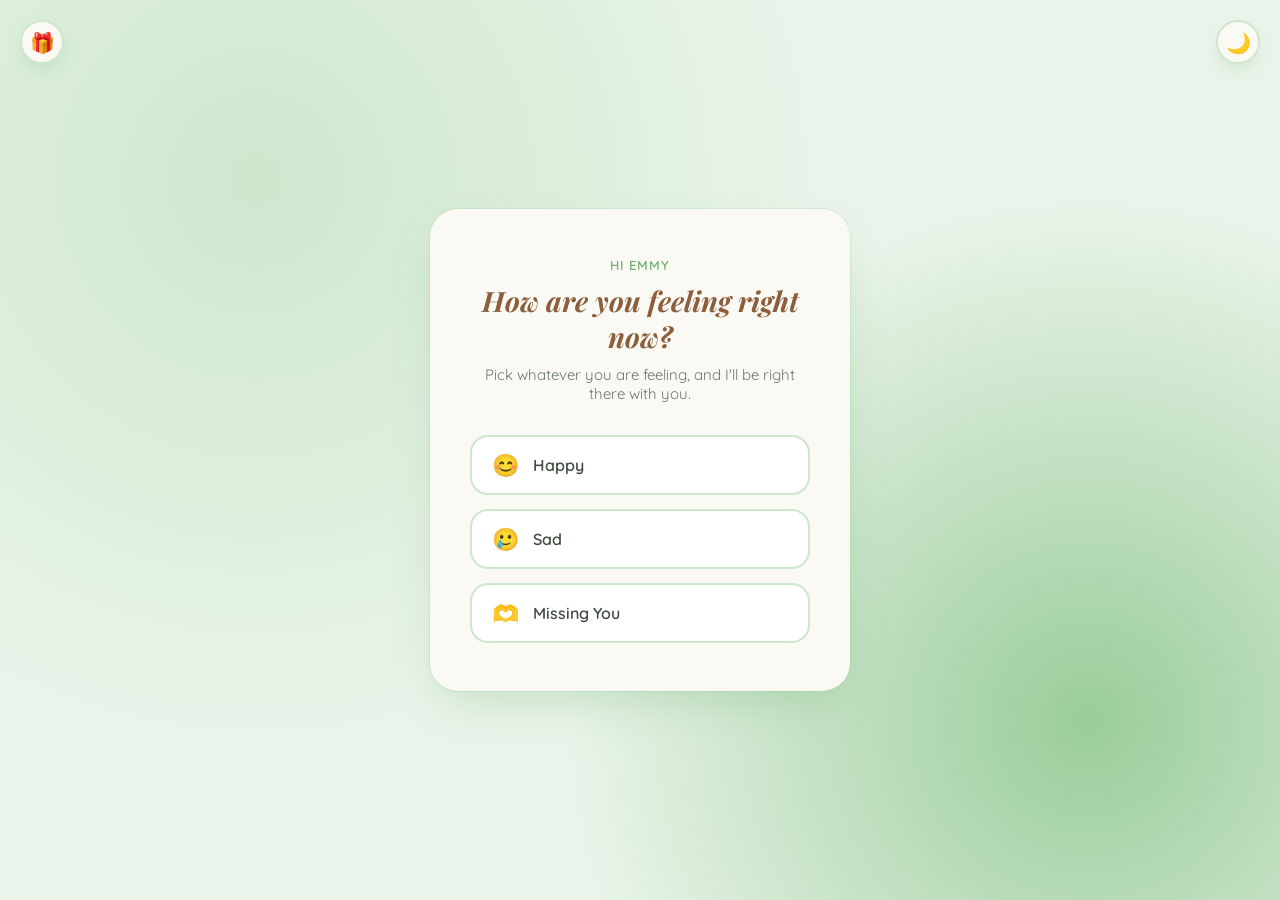
==== index.html @ 22211ead "Add site: mood videos, bedtime stories, and shared wishlist pages Co-Authored-By: Claude Sonnet 5 <n" ====
<!DOCTYPE html>
<html lang="en">
<head>
<meta charset="UTF-8" />
<meta name="viewport" content="width=device-width, initial-scale=1.0" />
<title>For You 💚</title>
<link rel="stylesheet" href="style.css" />
</head>
<body>

  <a href="wishlist.html" class="fab fab-left" title="Wishlist">🎁</a>
  <a href="stories.html" class="fab fab-right" title="Bedtime stories">🌙</a>

  <div class="scene">

    <!-- Card 1: ask how she's feeling -->
    <section class="card" id="mood-card">
      <p class="eyebrow">hi emmy</p>
      <h1>How are you feeling right now?</h1>
      <p class="subtext">Pick whatever you are feeling, and I'll be right there with you.</p>

      <div class="mood-options">
        <button class="mood-btn" data-mood="happy">
          <span class="mood-emoji">😊</span>
          <span class="mood-label">Happy</span>
        </button>
        <button class="mood-btn" data-mood="sad">
          <span class="mood-emoji">🥲</span>
          <span class="mood-label">Sad</span>
        </button>
        <button class="mood-btn" data-mood="missing">
          <span class="mood-emoji">🫶</span>
          <span class="mood-label">Missing You</span>
        </button>
      </div>
    </section>

    <!-- Card 2: shows the matching video -->
    <section class="card card--video" id="video-card">
      <p class="eyebrow" id="video-eyebrow">for when you're feeling</p>
      <h2 id="video-title">happy</h2>

      <div class="video-wrap">
        <video id="mood-video" controls playsinline>
          Sorry, your browser can't play this video.
        </video>
      </div>

      <button class="back-btn" id="back-btn">← pick a different feeling</button>
    </section>

  </div>

  <script src="script.js"></script>
</body>
</html>
---- style.css ----
@import url('https://fonts.googleapis.com/css2?family=Quicksand:wght@400;600;700&family=Playfair+Display:ital@1&display=swap');

:root {
  --matcha-bg: #EAF4EA;
  --matcha-light: #CDE7CD;
  --matcha-mid: #9ACD9A;
  --matcha-deep: #6FAF6F;
  --latte-brown: #8B5E3C;
  --cream: #FBF9F4;
  --text-main: #3f4a3f;
}

* {
  margin: 0;
  padding: 0;
  box-sizing: border-box;
}

html, body {
  height: 100%;
}

body {
  font-family: 'Quicksand', sans-serif;
  color: var(--text-main);
  background: radial-gradient(circle at 20% 20%, var(--matcha-light) 0%, transparent 45%),
              radial-gradient(circle at 85% 80%, var(--matcha-mid) 0%, transparent 40%),
              var(--matcha-bg);
  min-height: 100vh;
  display: flex;
  align-items: center;
  justify-content: center;
  padding: 24px;
}

.scene {
  position: relative;
  width: 100%;
  display: flex;
  align-items: center;
  justify-content: center;
}

.card {
  background: var(--cream);
  border-radius: 28px;
  padding: 48px 40px;
  max-width: 420px;
  width: 100%;
  text-align: center;
  box-shadow: 0 20px 45px -15px rgba(111, 175, 111, 0.35), 0 0 0 1px rgba(154, 205, 154, 0.25);
  transition: opacity 0.45s ease, transform 0.45s ease;
}

/* card swap handling */
.card--video {
  position: absolute;
  display: none;
}

.card.is-leaving {
  opacity: 0;
  transform: scale(0.95) translateY(6px);
  pointer-events: none;
}

.card.is-entering {
  display: block;
  animation: cardIn 0.5s ease forwards;
}

@keyframes cardIn {
  from { opacity: 0; transform: scale(0.95) translateY(10px); }
  to   { opacity: 1; transform: scale(1) translateY(0); }
}

.eyebrow {
  font-size: 13px;
  letter-spacing: 0.08em;
  text-transform: uppercase;
  color: var(--matcha-deep);
  font-weight: 600;
  margin-bottom: 10px;
}

h1 {
  font-family: 'Playfair Display', serif;
  font-style: italic;
  font-size: 28px;
  line-height: 1.3;
  color: var(--latte-brown);
  margin-bottom: 10px;
}

h2 {
  font-family: 'Playfair Display', serif;
  font-style: italic;
  font-size: 26px;
  text-transform: capitalize;
  color: var(--latte-brown);
  margin-bottom: 20px;
}

.subtext {
  font-size: 15px;
  color: #6b7a6b;
  margin-bottom: 32px;
}

.mood-options {
  display: flex;
  flex-direction: column;
  gap: 14px;
}

.mood-btn {
  display: flex;
  align-items: center;
  gap: 14px;
  width: 100%;
  padding: 14px 20px;
  border-radius: 18px;
  border: 2px solid var(--matcha-light);
  background: #ffffff;
  cursor: pointer;
  font-family: 'Quicksand', sans-serif;
  font-weight: 600;
  font-size: 16px;
  color: var(--text-main);
  transition: all 0.25s ease;
}

.mood-btn:hover {
  background: var(--matcha-light);
  border-color: var(--matcha-mid);
  transform: translateY(-2px);
}

.mood-btn:active {
  transform: translateY(0);
}

.mood-emoji {
  font-size: 22px;
}

.mood-label {
  text-align: left;
}

.video-wrap {
  border-radius: 18px;
  overflow: hidden;
  background: #000;
  margin-bottom: 24px;
  box-shadow: 0 8px 24px -8px rgba(0,0,0,0.3);
}

#mood-video {
  width: 100%;
  display: block;
  max-height: 60vh;
}

.back-btn {
  border: none;
  background: none;
  font-family: 'Quicksand', sans-serif;
  font-weight: 600;
  font-size: 14px;
  color: var(--matcha-deep);
  cursor: pointer;
  padding: 8px 12px;
  border-radius: 10px;
  transition: background 0.2s ease;
}

.back-btn:hover {
  background: var(--matcha-light);
}

.fab {
  position: fixed;
  top: 20px;
  width: 44px;
  height: 44px;
  border-radius: 50%;
  background: var(--cream);
  border: 2px solid var(--matcha-light);
  display: flex;
  align-items: center;
  justify-content: center;
  font-size: 20px;
  text-decoration: none;
  box-shadow: 0 8px 20px -8px rgba(111, 175, 111, 0.4);
  transition: all 0.25s ease;
  z-index: 10;
}

.fab:hover {
  background: var(--matcha-light);
  border-color: var(--matcha-mid);
  transform: translateY(-2px);
}

.fab-right {
  right: 20px;
}

.fab-left {
  left: 20px;
}

.home-link {
  display: inline-block;
  margin-top: 18px;
  font-size: 13px;
  font-weight: 600;
  color: var(--matcha-deep);
  text-decoration: none;
}

.home-link:hover {
  text-decoration: underline;
}

.story-btn {
  display: flex;
  align-items: center;
  gap: 14px;
  width: 100%;
  padding: 14px 20px;
  border-radius: 18px;
  border: 2px solid var(--matcha-light);
  background: #ffffff;
  cursor: pointer;
  font-family: 'Quicksand', sans-serif;
  font-weight: 600;
  font-size: 16px;
  color: var(--text-main);
  transition: all 0.25s ease;
  text-align: left;
}

.story-btn:hover {
  background: var(--matcha-light);
  border-color: var(--matcha-mid);
  transform: translateY(-2px);
}

.story-btn:active {
  transform: translateY(0);
}

.story-emoji {
  font-size: 22px;
}

.audio-wrap {
  background: linear-gradient(135deg, var(--matcha-light), var(--matcha-mid));
  border-radius: 18px;
  padding: 28px 20px;
  margin-bottom: 24px;
  display: flex;
  align-items: center;
  justify-content: center;
}

#story-audio {
  width: 100%;
}

.wishlist-form {
  display: flex;
  flex-direction: column;
  gap: 10px;
  margin-bottom: 24px;
}

.wishlist-form input {
  width: 100%;
  padding: 12px 16px;
  border-radius: 14px;
  border: 2px solid var(--matcha-light);
  background: #ffffff;
  font-family: 'Quicksand', sans-serif;
  font-size: 15px;
  color: var(--text-main);
}

.wishlist-form input:focus {
  outline: none;
  border-color: var(--matcha-mid);
}

.wishlist-form button {
  padding: 12px 20px;
  border-radius: 14px;
  border: none;
  background: var(--matcha-deep);
  color: var(--cream);
  font-family: 'Quicksand', sans-serif;
  font-weight: 700;
  font-size: 15px;
  cursor: pointer;
  transition: all 0.25s ease;
}

.wishlist-form button:hover {
  background: var(--latte-brown);
}

.wishlist-items {
  display: flex;
  flex-direction: column;
  gap: 10px;
  text-align: left;
  margin-bottom: 20px;
}

.wishlist-empty {
  font-size: 14px;
  color: #8a978a;
  text-align: center;
  padding: 12px 0;
}

.wishlist-item {
  display: flex;
  align-items: center;
  gap: 12px;
  padding: 12px 16px;
  border-radius: 16px;
  border: 2px solid var(--matcha-light);
  background: #ffffff;
}

.wishlist-item.is-done {
  opacity: 0.55;
}

.wishlist-item input[type="checkbox"] {
  width: 20px;
  height: 20px;
  accent-color: var(--matcha-deep);
  flex-shrink: 0;
  cursor: pointer;
}

.wishlist-item-text {
  flex: 1;
  min-width: 0;
  font-weight: 600;
  font-size: 15px;
  word-break: break-word;
}

.wishlist-item.is-done .wishlist-item-text {
  text-decoration: line-through;
}

.wishlist-item-text a {
  color: var(--matcha-deep);
}

.wishlist-remove {
  border: none;
  background: none;
  color: #b06a6a;
  font-size: 18px;
  line-height: 1;
  cursor: pointer;
  padding: 4px 6px;
  border-radius: 8px;
  flex-shrink: 0;
}

.wishlist-remove:hover {
  background: #f6e6e6;
}

.wishlist-status {
  font-size: 13px;
  color: #8a978a;
  margin-bottom: 4px;
}

@media (max-width: 480px) {
  .card {
    padding: 36px 24px;
  }
  h1 {
    font-size: 24px;
  }
}
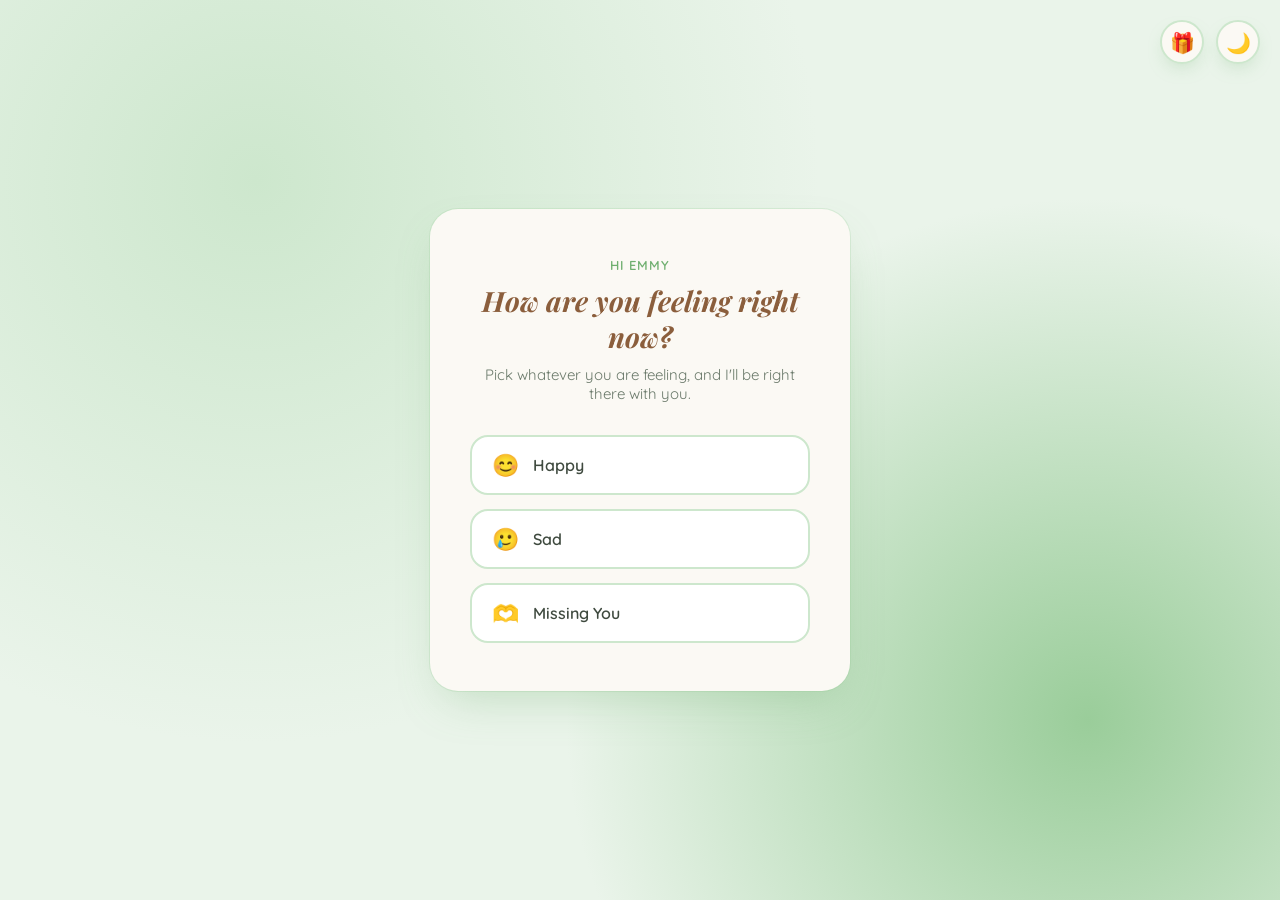
==== commit 493833fa: "Wire up Firebase config, reposition fab buttons, add mood videos Co-Authored-By: Claude Sonnet 5 <no" ====
--- a/index.html
+++ b/index.html
@@ -8,7 +8,7 @@
 </head>
 <body>
 
-  <a href="wishlist.html" class="fab fab-left" title="Wishlist">🎁</a>
+  <a href="wishlist.html" class="fab fab-right fab-stack-2" title="Wishlist">🎁</a>
   <a href="stories.html" class="fab fab-right" title="Bedtime stories">🌙</a>
 
   <div class="scene">
--- a/style.css
+++ b/style.css
@@ -211,6 +211,10 @@
   left: 20px;
 }
 
+.fab-stack-2 {
+  right: 76px;
+}
+
 .home-link {
   display: inline-block;
   margin-top: 18px;
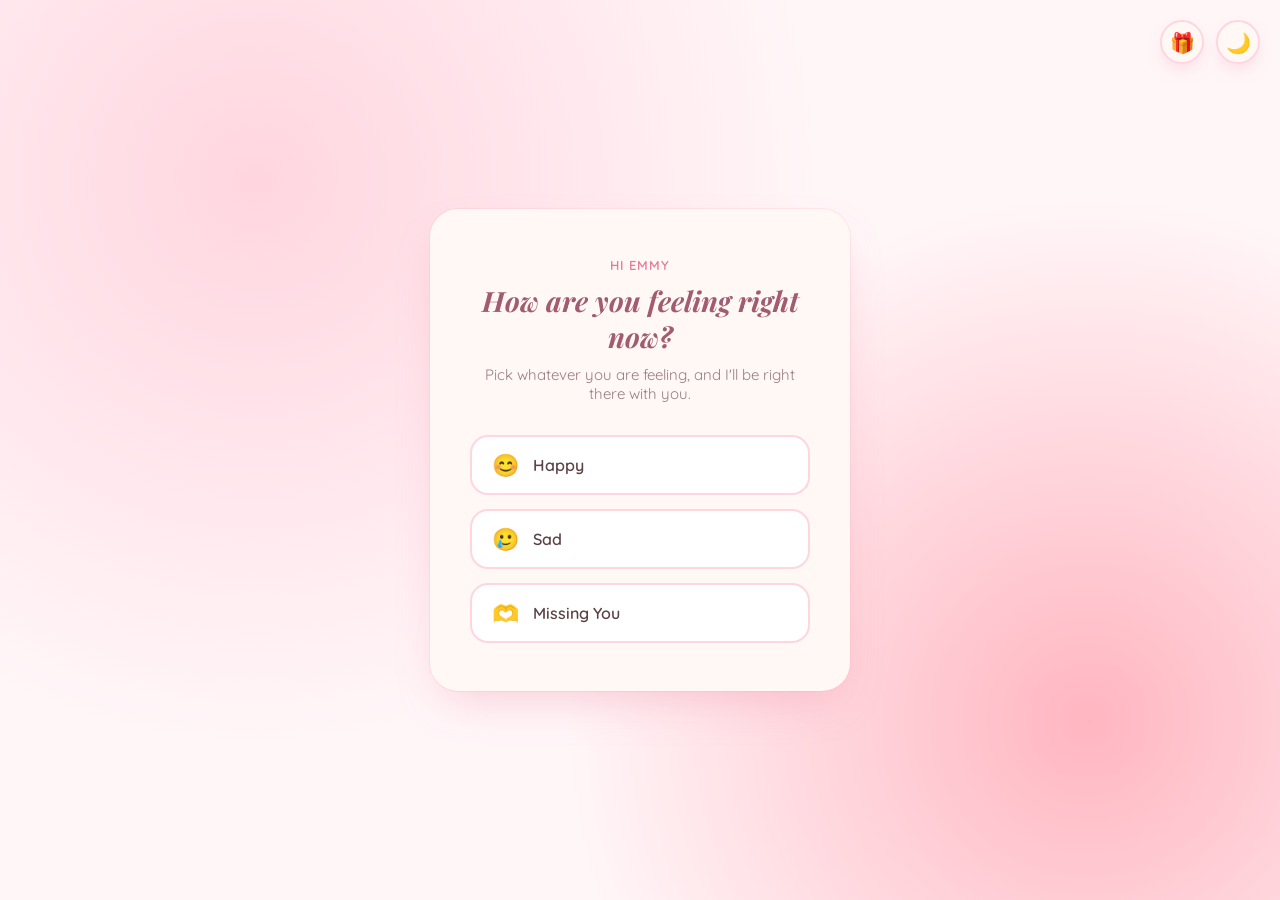
==== commit 5df64ad4: "Make site installable as a home screen app (PWA) Adds a manifest, heart-shaped app icons, and a serv" ====
--- a/index.html
+++ b/index.html
@@ -3,8 +3,15 @@
 <head>
 <meta charset="UTF-8" />
 <meta name="viewport" content="width=device-width, initial-scale=1.0" />
-<title>For You 💚</title>
+<title>For You 💗</title>
 <link rel="stylesheet" href="style.css" />
+<link rel="manifest" href="manifest.json" />
+<link rel="icon" href="icon-192.png" />
+<link rel="apple-touch-icon" href="apple-touch-icon.png" />
+<meta name="theme-color" content="#E8779A" />
+<meta name="apple-mobile-web-app-capable" content="yes" />
+<meta name="apple-mobile-web-app-status-bar-style" content="default" />
+<meta name="apple-mobile-web-app-title" content="For Emmy" />
 </head>
 <body>
 
@@ -52,5 +59,10 @@
   </div>
 
   <script src="script.js"></script>
+  <script>
+    if ("serviceWorker" in navigator) {
+      window.addEventListener("load", () => navigator.serviceWorker.register("sw.js"));
+    }
+  </script>
 </body>
 </html>
--- a/style.css
+++ b/style.css
@@ -1,13 +1,13 @@
 @import url('https://fonts.googleapis.com/css2?family=Quicksand:wght@400;600;700&family=Playfair+Display:ital@1&display=swap');
 
 :root {
-  --matcha-bg: #EAF4EA;
-  --matcha-light: #CDE7CD;
-  --matcha-mid: #9ACD9A;
-  --matcha-deep: #6FAF6F;
-  --latte-brown: #8B5E3C;
-  --cream: #FBF9F4;
-  --text-main: #3f4a3f;
+  --blush-bg: #FFF6F8;
+  --blush-light: #FFD6E0;
+  --blush-mid: #FFB6C1;
+  --blush-deep: #E8779A;
+  --rose-brown: #A15C72;
+  --cream: #FFF8F5;
+  --text-main: #5c4247;
 }
 
 * {
@@ -23,9 +23,9 @@
 body {
   font-family: 'Quicksand', sans-serif;
   color: var(--text-main);
-  background: radial-gradient(circle at 20% 20%, var(--matcha-light) 0%, transparent 45%),
-              radial-gradient(circle at 85% 80%, var(--matcha-mid) 0%, transparent 40%),
-              var(--matcha-bg);
+  background: radial-gradient(circle at 20% 20%, var(--blush-light) 0%, transparent 45%),
+              radial-gradient(circle at 85% 80%, var(--blush-mid) 0%, transparent 40%),
+              var(--blush-bg);
   min-height: 100vh;
   display: flex;
   align-items: center;
@@ -48,7 +48,7 @@
   max-width: 420px;
   width: 100%;
   text-align: center;
-  box-shadow: 0 20px 45px -15px rgba(111, 175, 111, 0.35), 0 0 0 1px rgba(154, 205, 154, 0.25);
+  box-shadow: 0 20px 45px -15px rgba(232, 119, 154, 0.35), 0 0 0 1px rgba(255, 182, 193, 0.25);
   transition: opacity 0.45s ease, transform 0.45s ease;
 }
 
@@ -78,7 +78,7 @@
   font-size: 13px;
   letter-spacing: 0.08em;
   text-transform: uppercase;
-  color: var(--matcha-deep);
+  color: var(--blush-deep);
   font-weight: 600;
   margin-bottom: 10px;
 }
@@ -88,7 +88,7 @@
   font-style: italic;
   font-size: 28px;
   line-height: 1.3;
-  color: var(--latte-brown);
+  color: var(--rose-brown);
   margin-bottom: 10px;
 }
 
@@ -97,13 +97,13 @@
   font-style: italic;
   font-size: 26px;
   text-transform: capitalize;
-  color: var(--latte-brown);
+  color: var(--rose-brown);
   margin-bottom: 20px;
 }
 
 .subtext {
   font-size: 15px;
-  color: #6b7a6b;
+  color: #9a7d84;
   margin-bottom: 32px;
 }
 
@@ -120,7 +120,7 @@
   width: 100%;
   padding: 14px 20px;
   border-radius: 18px;
-  border: 2px solid var(--matcha-light);
+  border: 2px solid var(--blush-light);
   background: #ffffff;
   cursor: pointer;
   font-family: 'Quicksand', sans-serif;
@@ -131,8 +131,8 @@
 }
 
 .mood-btn:hover {
-  background: var(--matcha-light);
-  border-color: var(--matcha-mid);
+  background: var(--blush-light);
+  border-color: var(--blush-mid);
   transform: translateY(-2px);
 }
 
@@ -168,7 +168,7 @@
   font-family: 'Quicksand', sans-serif;
   font-weight: 600;
   font-size: 14px;
-  color: var(--matcha-deep);
+  color: var(--blush-deep);
   cursor: pointer;
   padding: 8px 12px;
   border-radius: 10px;
@@ -176,7 +176,7 @@
 }
 
 .back-btn:hover {
-  background: var(--matcha-light);
+  background: var(--blush-light);
 }
 
 .fab {
@@ -186,20 +186,20 @@
   height: 44px;
   border-radius: 50%;
   background: var(--cream);
-  border: 2px solid var(--matcha-light);
+  border: 2px solid var(--blush-light);
   display: flex;
   align-items: center;
   justify-content: center;
   font-size: 20px;
   text-decoration: none;
-  box-shadow: 0 8px 20px -8px rgba(111, 175, 111, 0.4);
+  box-shadow: 0 8px 20px -8px rgba(232, 119, 154, 0.4);
   transition: all 0.25s ease;
   z-index: 10;
 }
 
 .fab:hover {
-  background: var(--matcha-light);
-  border-color: var(--matcha-mid);
+  background: var(--blush-light);
+  border-color: var(--blush-mid);
   transform: translateY(-2px);
 }
 
@@ -220,7 +220,7 @@
   margin-top: 18px;
   font-size: 13px;
   font-weight: 600;
-  color: var(--matcha-deep);
+  color: var(--blush-deep);
   text-decoration: none;
 }
 
@@ -235,7 +235,7 @@
   width: 100%;
   padding: 14px 20px;
   border-radius: 18px;
-  border: 2px solid var(--matcha-light);
+  border: 2px solid var(--blush-light);
   background: #ffffff;
   cursor: pointer;
   font-family: 'Quicksand', sans-serif;
@@ -247,8 +247,8 @@
 }
 
 .story-btn:hover {
-  background: var(--matcha-light);
-  border-color: var(--matcha-mid);
+  background: var(--blush-light);
+  border-color: var(--blush-mid);
   transform: translateY(-2px);
 }
 
@@ -261,7 +261,7 @@
 }
 
 .audio-wrap {
-  background: linear-gradient(135deg, var(--matcha-light), var(--matcha-mid));
+  background: linear-gradient(135deg, var(--blush-light), var(--blush-mid));
   border-radius: 18px;
   padding: 28px 20px;
   margin-bottom: 24px;
@@ -285,7 +285,7 @@
   width: 100%;
   padding: 12px 16px;
   border-radius: 14px;
-  border: 2px solid var(--matcha-light);
+  border: 2px solid var(--blush-light);
   background: #ffffff;
   font-family: 'Quicksand', sans-serif;
   font-size: 15px;
@@ -294,14 +294,14 @@
 
 .wishlist-form input:focus {
   outline: none;
-  border-color: var(--matcha-mid);
+  border-color: var(--blush-mid);
 }
 
 .wishlist-form button {
   padding: 12px 20px;
   border-radius: 14px;
   border: none;
-  background: var(--matcha-deep);
+  background: var(--blush-deep);
   color: var(--cream);
   font-family: 'Quicksand', sans-serif;
   font-weight: 700;
@@ -311,7 +311,7 @@
 }
 
 .wishlist-form button:hover {
-  background: var(--latte-brown);
+  background: var(--rose-brown);
 }
 
 .wishlist-items {
@@ -324,7 +324,7 @@
 
 .wishlist-empty {
   font-size: 14px;
-  color: #8a978a;
+  color: #a3898d;
   text-align: center;
   padding: 12px 0;
 }
@@ -335,7 +335,7 @@
   gap: 12px;
   padding: 12px 16px;
   border-radius: 16px;
-  border: 2px solid var(--matcha-light);
+  border: 2px solid var(--blush-light);
   background: #ffffff;
 }
 
@@ -346,7 +346,7 @@
 .wishlist-item input[type="checkbox"] {
   width: 20px;
   height: 20px;
-  accent-color: var(--matcha-deep);
+  accent-color: var(--blush-deep);
   flex-shrink: 0;
   cursor: pointer;
 }
@@ -364,7 +364,7 @@
 }
 
 .wishlist-item-text a {
-  color: var(--matcha-deep);
+  color: var(--blush-deep);
 }
 
 .wishlist-remove {
@@ -380,12 +380,12 @@
 }
 
 .wishlist-remove:hover {
-  background: #f6e6e6;
+  background: #fbe4e8;
 }
 
 .wishlist-status {
   font-size: 13px;
-  color: #8a978a;
+  color: #a3898d;
   margin-bottom: 4px;
 }
 
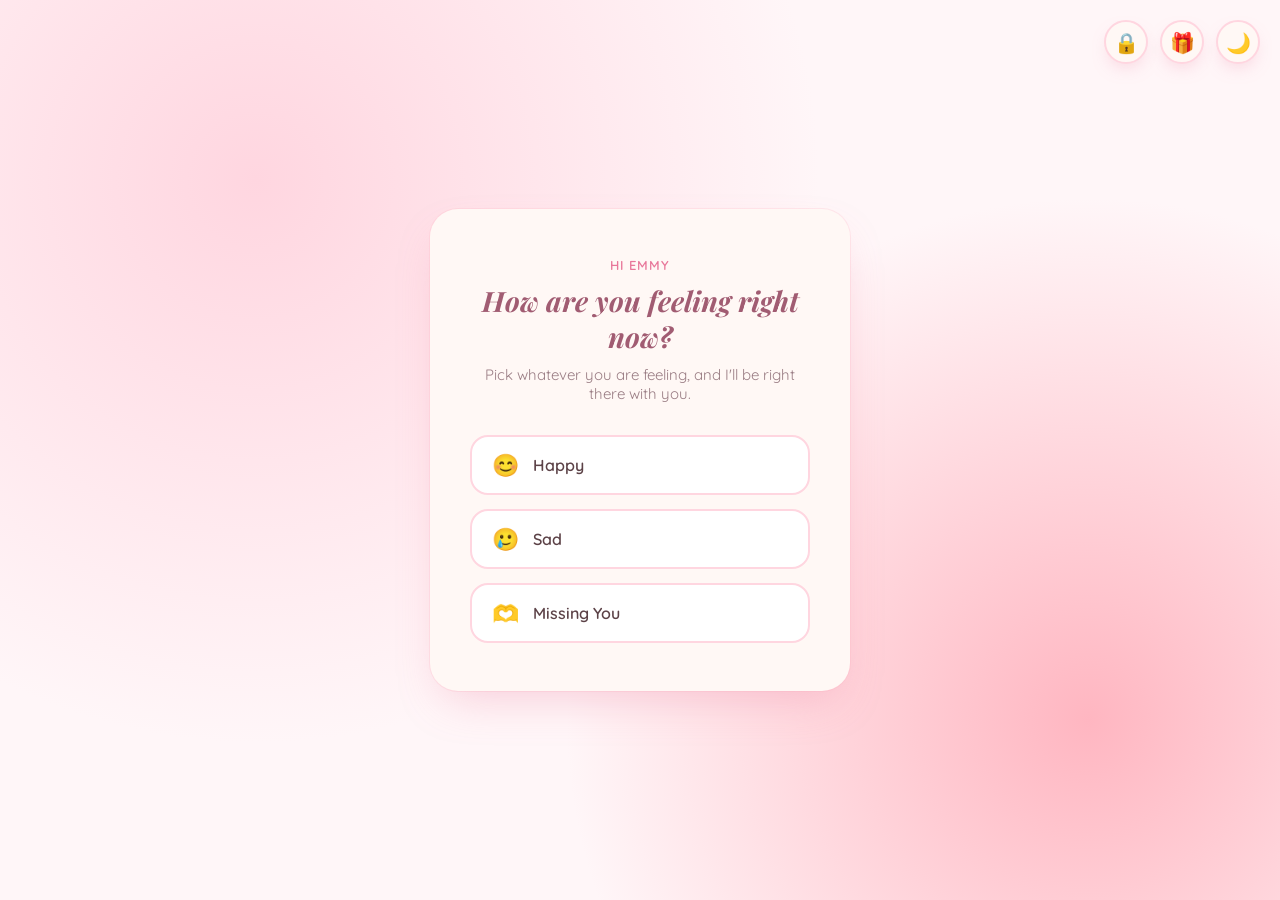
==== commit b8ee9216: "Add secret page button to homepage Co-Authored-By: Claude Sonnet 5 <noreply@anthropic.com>" ====
--- a/index.html
+++ b/index.html
@@ -15,6 +15,7 @@
 </head>
 <body>
 
+  <a href="secret.html" class="fab fab-right fab-stack-3" title="Secret">🔒</a>
   <a href="wishlist.html" class="fab fab-right fab-stack-2" title="Wishlist">🎁</a>
   <a href="stories.html" class="fab fab-right" title="Bedtime stories">🌙</a>
 
--- a/style.css
+++ b/style.css
@@ -215,6 +215,10 @@
   right: 76px;
 }
 
+.fab-stack-3 {
+  right: 132px;
+}
+
 .home-link {
   display: inline-block;
   margin-top: 18px;
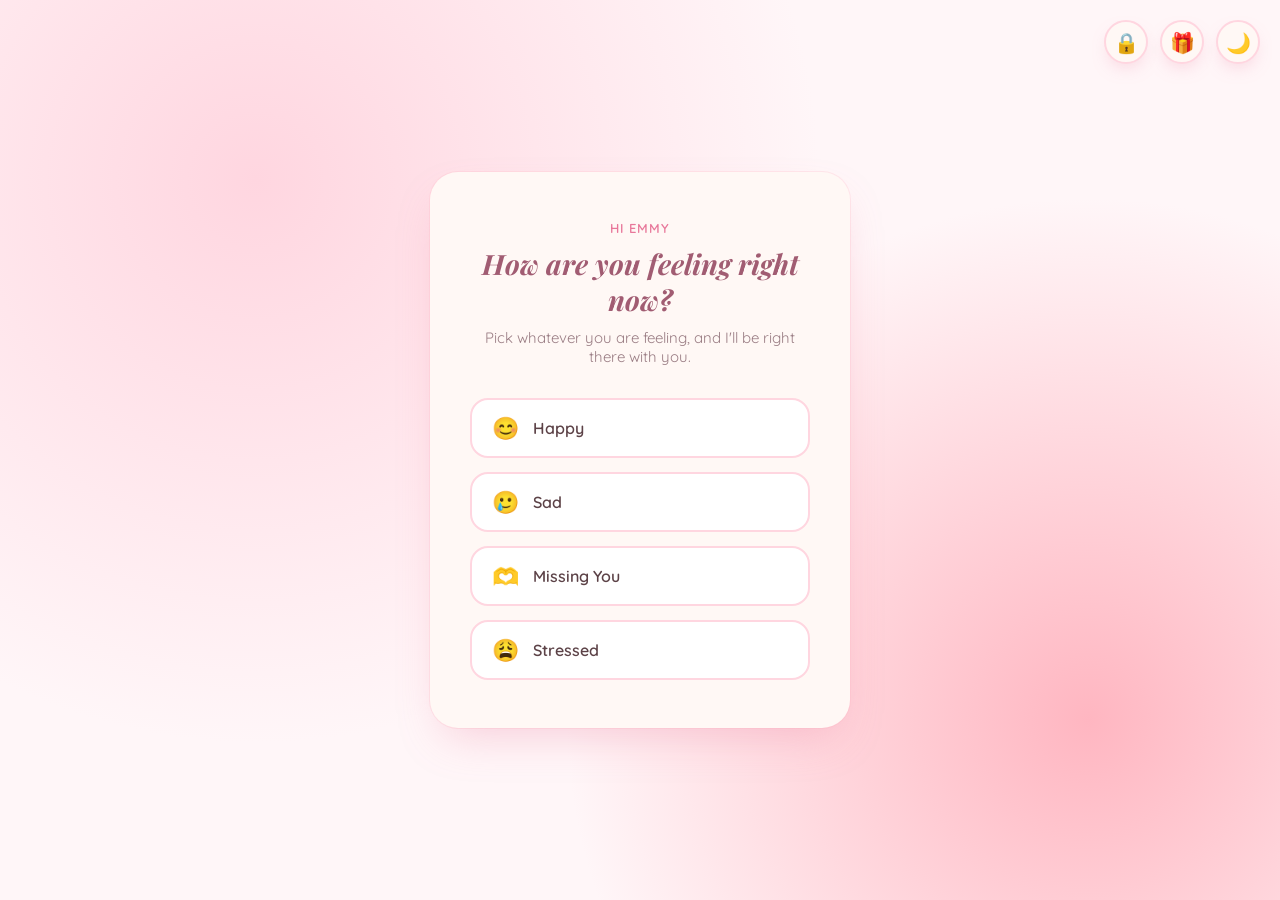
==== commit cc45d46b: "Add home link on secret page lock screen and a stressed mood option Co-Authored-By: Claude Sonnet 5 " ====
--- a/index.html
+++ b/index.html
@@ -40,6 +40,10 @@
           <span class="mood-emoji">🫶</span>
           <span class="mood-label">Missing You</span>
         </button>
+        <button class="mood-btn" data-mood="stressed">
+          <span class="mood-emoji">😩</span>
+          <span class="mood-label">Stressed</span>
+        </button>
       </div>
     </section>
 
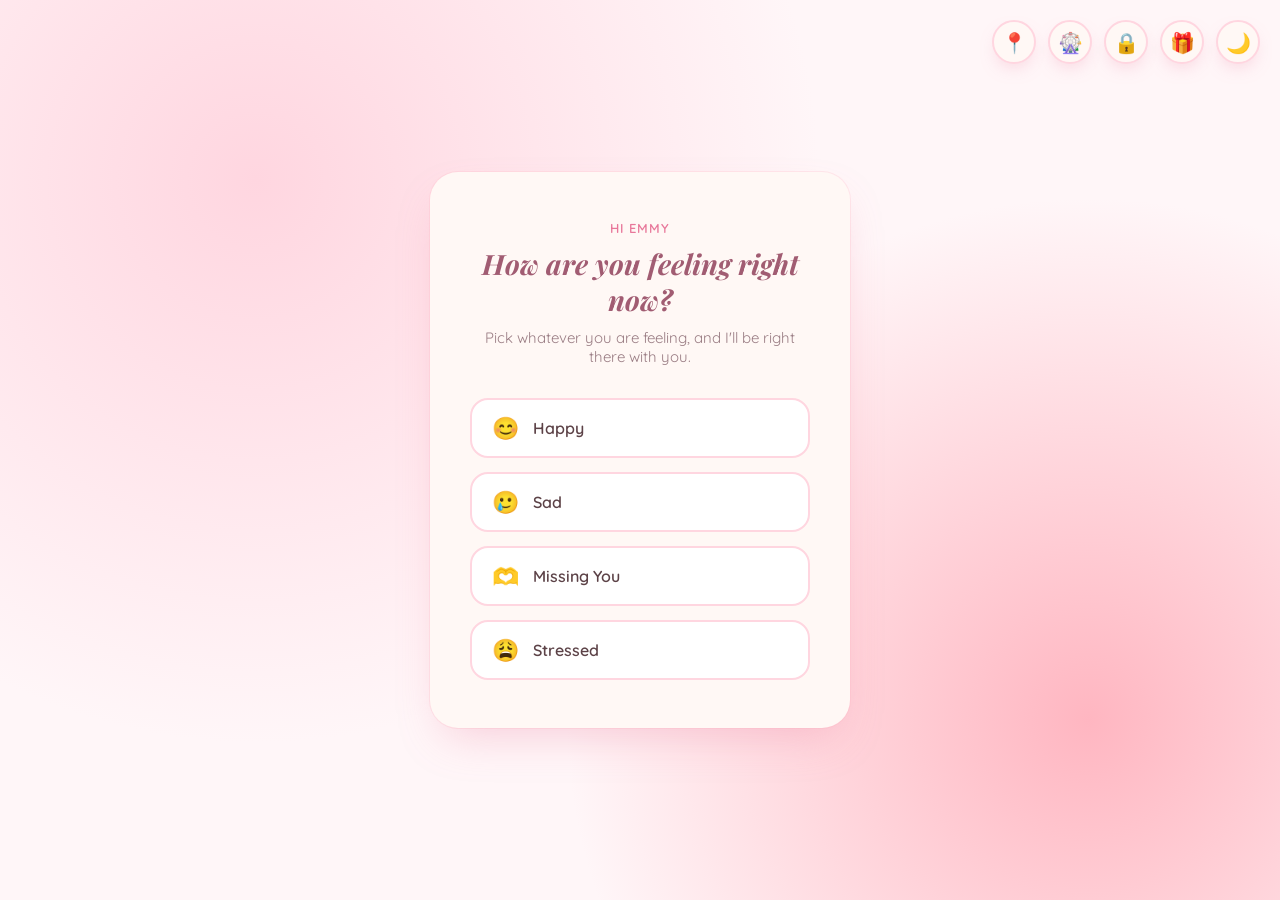
==== commit ea3cd3b0: "Add monthly lucky draw wheel and places-to-visit pages The lucky draw allows one spin per month, sav" ====
--- a/index.html
+++ b/index.html
@@ -15,6 +15,8 @@
 </head>
 <body>
 
+  <a href="places.html" class="fab fab-right fab-stack-5" title="Places to visit">📍</a>
+  <a href="luckydraw.html" class="fab fab-right fab-stack-4" title="Lucky draw">🎡</a>
   <a href="secret.html" class="fab fab-right fab-stack-3" title="Secret">🔒</a>
   <a href="wishlist.html" class="fab fab-right fab-stack-2" title="Wishlist">🎁</a>
   <a href="stories.html" class="fab fab-right" title="Bedtime stories">🌙</a>
--- a/style.css
+++ b/style.css
@@ -318,6 +318,20 @@
   background: var(--rose-brown);
 }
 
+.wishlist-form input[type="file"] {
+  padding: 6px 4px;
+  border: none;
+  background: none;
+  font-size: 13px;
+}
+
+.wishlist-image-preview {
+  width: 100%;
+  max-height: 160px;
+  object-fit: cover;
+  border-radius: 14px;
+}
+
 .wishlist-items {
   display: flex;
   flex-direction: column;
@@ -353,6 +367,14 @@
   accent-color: var(--blush-deep);
   flex-shrink: 0;
   cursor: pointer;
+}
+
+.wishlist-item-thumb {
+  width: 44px;
+  height: 44px;
+  border-radius: 10px;
+  object-fit: cover;
+  flex-shrink: 0;
 }
 
 .wishlist-item-text {
@@ -393,10 +415,210 @@
   margin-bottom: 4px;
 }
 
+.fab-stack-4 {
+  right: 188px;
+}
+
+.fab-stack-5 {
+  right: 244px;
+}
+
+/* lucky draw */
+.wheel-wrap {
+  position: relative;
+  width: 100%;
+  max-width: 300px;
+  aspect-ratio: 1;
+  margin: 0 auto 24px;
+}
+
+.wheel {
+  width: 100%;
+  height: 100%;
+  display: block;
+  border-radius: 50%;
+  box-shadow: 0 12px 30px -10px rgba(232, 119, 154, 0.5);
+}
+
+.wheel-pointer {
+  position: absolute;
+  top: -6px;
+  left: 50%;
+  transform: translateX(-50%);
+  width: 0;
+  height: 0;
+  border-left: 14px solid transparent;
+  border-right: 14px solid transparent;
+  border-top: 26px solid var(--rose-brown);
+  z-index: 1;
+  filter: drop-shadow(0 2px 3px rgba(0, 0, 0, 0.2));
+}
+
+.spin-btn {
+  padding: 12px 36px;
+  border-radius: 14px;
+  border: none;
+  background: var(--blush-deep);
+  color: var(--cream);
+  font-family: 'Quicksand', sans-serif;
+  font-weight: 700;
+  font-size: 16px;
+  cursor: pointer;
+  transition: all 0.25s ease;
+}
+
+.spin-btn:hover:not(:disabled) {
+  background: var(--rose-brown);
+}
+
+.spin-btn:disabled {
+  background: var(--blush-mid);
+  cursor: default;
+}
+
+.luckydraw-result {
+  font-family: 'Playfair Display', serif;
+  font-style: italic;
+  font-size: 20px;
+  color: var(--rose-brown);
+  margin: 16px 0 8px;
+  min-height: 1.4em;
+}
+
+.luckydraw-history {
+  margin-top: 20px;
+  text-align: left;
+}
+
+.luckydraw-history-row {
+  display: flex;
+  justify-content: space-between;
+  gap: 12px;
+  padding: 10px 14px;
+  border-radius: 14px;
+  border: 2px solid var(--blush-light);
+  background: #ffffff;
+  font-size: 14px;
+  margin-bottom: 8px;
+}
+
+.luckydraw-history-prize {
+  font-weight: 600;
+  text-align: right;
+}
+
+/* places to visit */
+.card--wide {
+  max-width: 640px;
+}
+
+.places-grid {
+  display: grid;
+  grid-template-columns: repeat(auto-fill, minmax(170px, 1fr));
+  gap: 14px;
+  text-align: left;
+  margin-bottom: 20px;
+}
+
+.places-grid .wishlist-empty {
+  grid-column: 1 / -1;
+}
+
+.place-card {
+  display: flex;
+  flex-direction: column;
+  border-radius: 18px;
+  border: 2px solid var(--blush-light);
+  background: #ffffff;
+  overflow: hidden;
+  transition: transform 0.25s ease;
+}
+
+.place-card:hover {
+  transform: translateY(-2px);
+}
+
+.place-card.is-visited {
+  opacity: 0.6;
+}
+
+.place-card-image {
+  width: 100%;
+  aspect-ratio: 4 / 3;
+  object-fit: cover;
+  display: block;
+}
+
+.place-card-image--empty {
+  display: flex;
+  align-items: center;
+  justify-content: center;
+  font-size: 36px;
+  background: linear-gradient(135deg, var(--blush-light), var(--blush-mid));
+}
+
+.place-card-body {
+  display: flex;
+  flex-direction: column;
+  gap: 6px;
+  padding: 12px 14px;
+  flex: 1;
+}
+
+.place-card-title {
+  font-size: 16px;
+  font-weight: 700;
+  color: var(--rose-brown);
+  word-break: break-word;
+}
+
+.place-card.is-visited .place-card-title {
+  text-decoration: line-through;
+}
+
+.place-card-note {
+  font-size: 13px;
+  color: #9a7d84;
+  word-break: break-word;
+}
+
+.place-card-link {
+  font-size: 13px;
+  font-weight: 600;
+  color: var(--blush-deep);
+}
+
+.place-card-actions {
+  display: flex;
+  align-items: center;
+  justify-content: space-between;
+  margin-top: auto;
+  padding-top: 6px;
+}
+
+.place-card-visited {
+  display: flex;
+  align-items: center;
+  gap: 6px;
+  font-size: 13px;
+  font-weight: 600;
+  cursor: pointer;
+}
+
+.place-card-visited input {
+  width: 18px;
+  height: 18px;
+  accent-color: var(--blush-deep);
+  cursor: pointer;
+}
+
 @media (max-width: 480px) {
   .card {
     padding: 36px 24px;
   }
+  .places-grid {
+    grid-template-columns: repeat(auto-fill, minmax(130px, 1fr));
+  }
   h1 {
     font-size: 24px;
   }
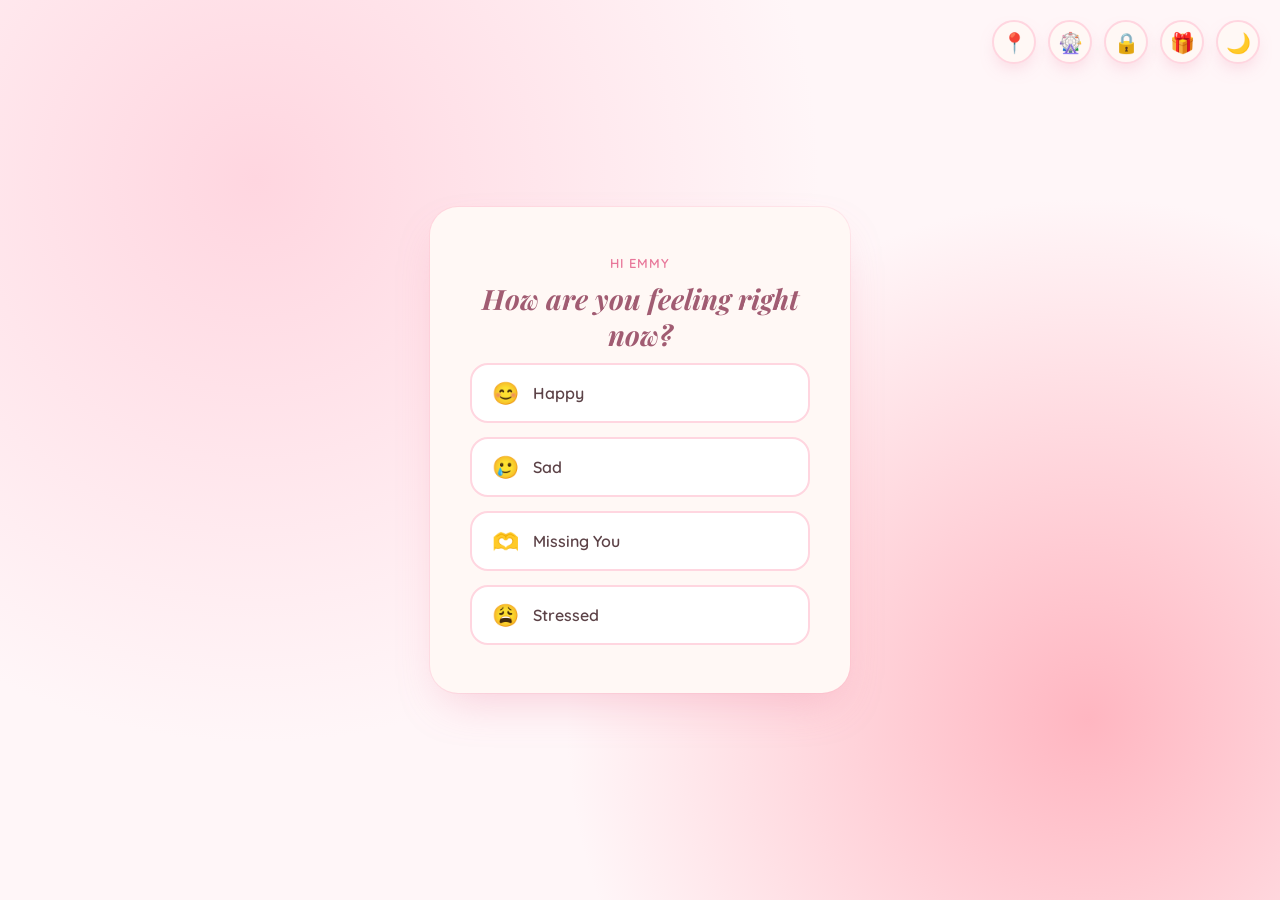
==== commit 3a5e2f45: "- removed extra texts" ====
--- a/index.html
+++ b/index.html
@@ -27,7 +27,7 @@
     <section class="card" id="mood-card">
       <p class="eyebrow">hi emmy</p>
       <h1>How are you feeling right now?</h1>
-      <p class="subtext">Pick whatever you are feeling, and I'll be right there with you.</p>
+     
 
       <div class="mood-options">
         <button class="mood-btn" data-mood="happy">
--- a/style.css
+++ b/style.css
@@ -16,8 +16,12 @@
   box-sizing: border-box;
 }
 
-html, body {
+html {
   height: 100%;
+}
+
+[hidden] {
+  display: none !important;
 }
 
 body {
@@ -476,13 +480,25 @@
   cursor: default;
 }
 
-.luckydraw-result {
+.luckydraw-prize-box {
+  margin: 20px 0 8px;
+  padding: 18px 20px;
+  border-radius: 18px;
+  border: 2px solid var(--blush-mid);
+  background: linear-gradient(135deg, #ffffff, var(--blush-light));
+  animation: cardIn 0.5s ease;
+}
+
+.luckydraw-prize-box .eyebrow {
+  margin-bottom: 6px;
+}
+
+.luckydraw-prize {
   font-family: 'Playfair Display', serif;
   font-style: italic;
-  font-size: 20px;
+  font-size: 22px;
   color: var(--rose-brown);
-  margin: 16px 0 8px;
-  min-height: 1.4em;
+  word-break: break-word;
 }
 
 .luckydraw-history {
@@ -505,6 +521,25 @@
 .luckydraw-history-prize {
   font-weight: 600;
   text-align: right;
+}
+
+.luckydraw-edit {
+  margin-top: 16px;
+  text-align: left;
+}
+
+.luckydraw-edit #reset-spin-btn {
+  display: block;
+  margin: 0 auto;
+}
+
+.luckydraw-edit .wishlist-form {
+  margin: 12px 0 0;
+}
+
+.luckydraw-edit .wishlist-status {
+  text-align: center;
+  margin-top: 8px;
 }
 
 /* places to visit */
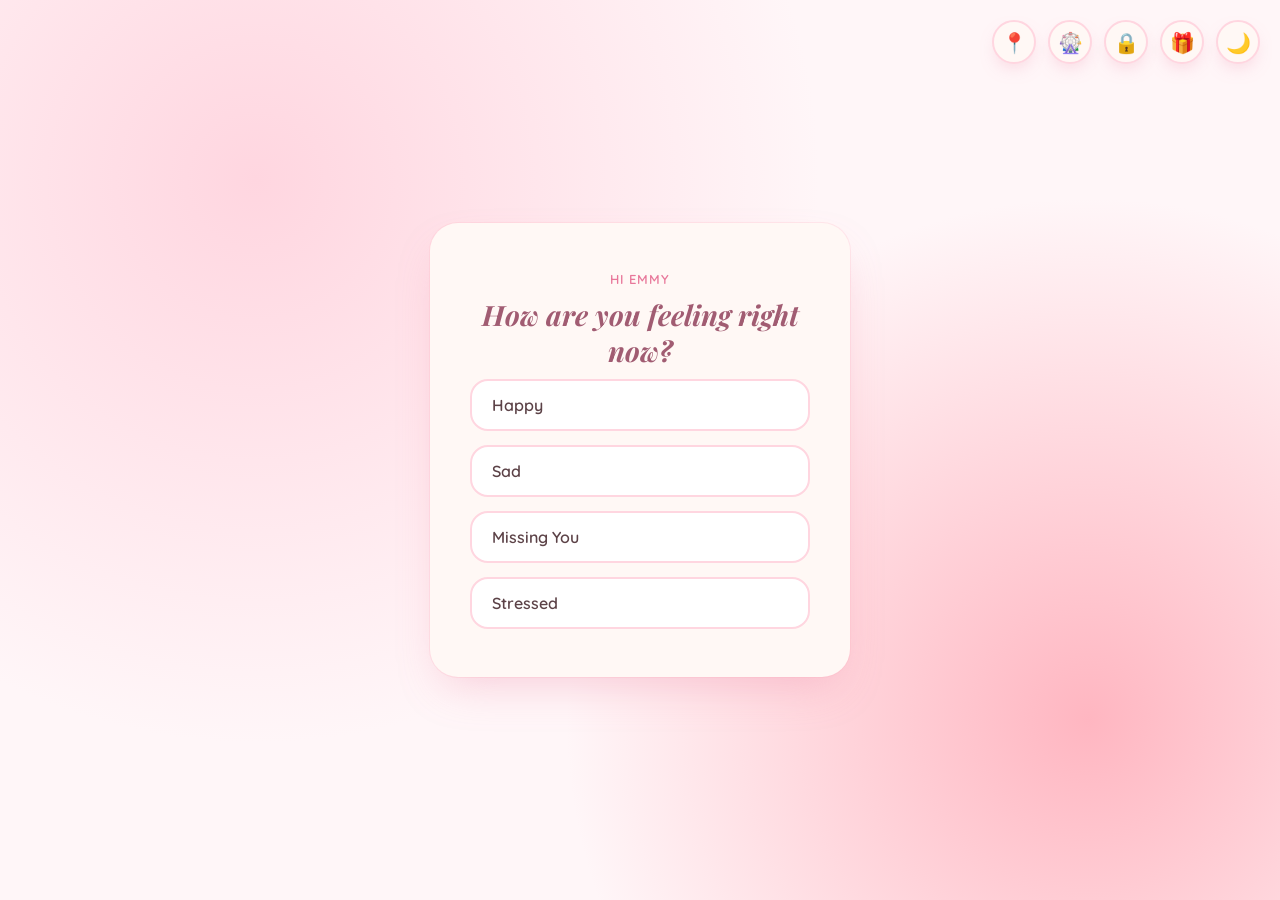
==== commit 2d7a4f0a: "Remove emojis from mood and stories pages, update lucky draw Co-Authored-By: Claude Sonnet 5 <norepl" ====
--- a/index.html
+++ b/index.html
@@ -3,7 +3,7 @@
 <head>
 <meta charset="UTF-8" />
 <meta name="viewport" content="width=device-width, initial-scale=1.0" />
-<title>For You 💗</title>
+<title>For You</title>
 <link rel="stylesheet" href="style.css" />
 <link rel="manifest" href="manifest.json" />
 <link rel="icon" href="icon-192.png" />
@@ -31,19 +31,15 @@
 
       <div class="mood-options">
         <button class="mood-btn" data-mood="happy">
-          <span class="mood-emoji">😊</span>
           <span class="mood-label">Happy</span>
         </button>
         <button class="mood-btn" data-mood="sad">
-          <span class="mood-emoji">🥲</span>
           <span class="mood-label">Sad</span>
         </button>
         <button class="mood-btn" data-mood="missing">
-          <span class="mood-emoji">🫶</span>
           <span class="mood-label">Missing You</span>
         </button>
         <button class="mood-btn" data-mood="stressed">
-          <span class="mood-emoji">😩</span>
           <span class="mood-label">Stressed</span>
         </button>
       </div>
